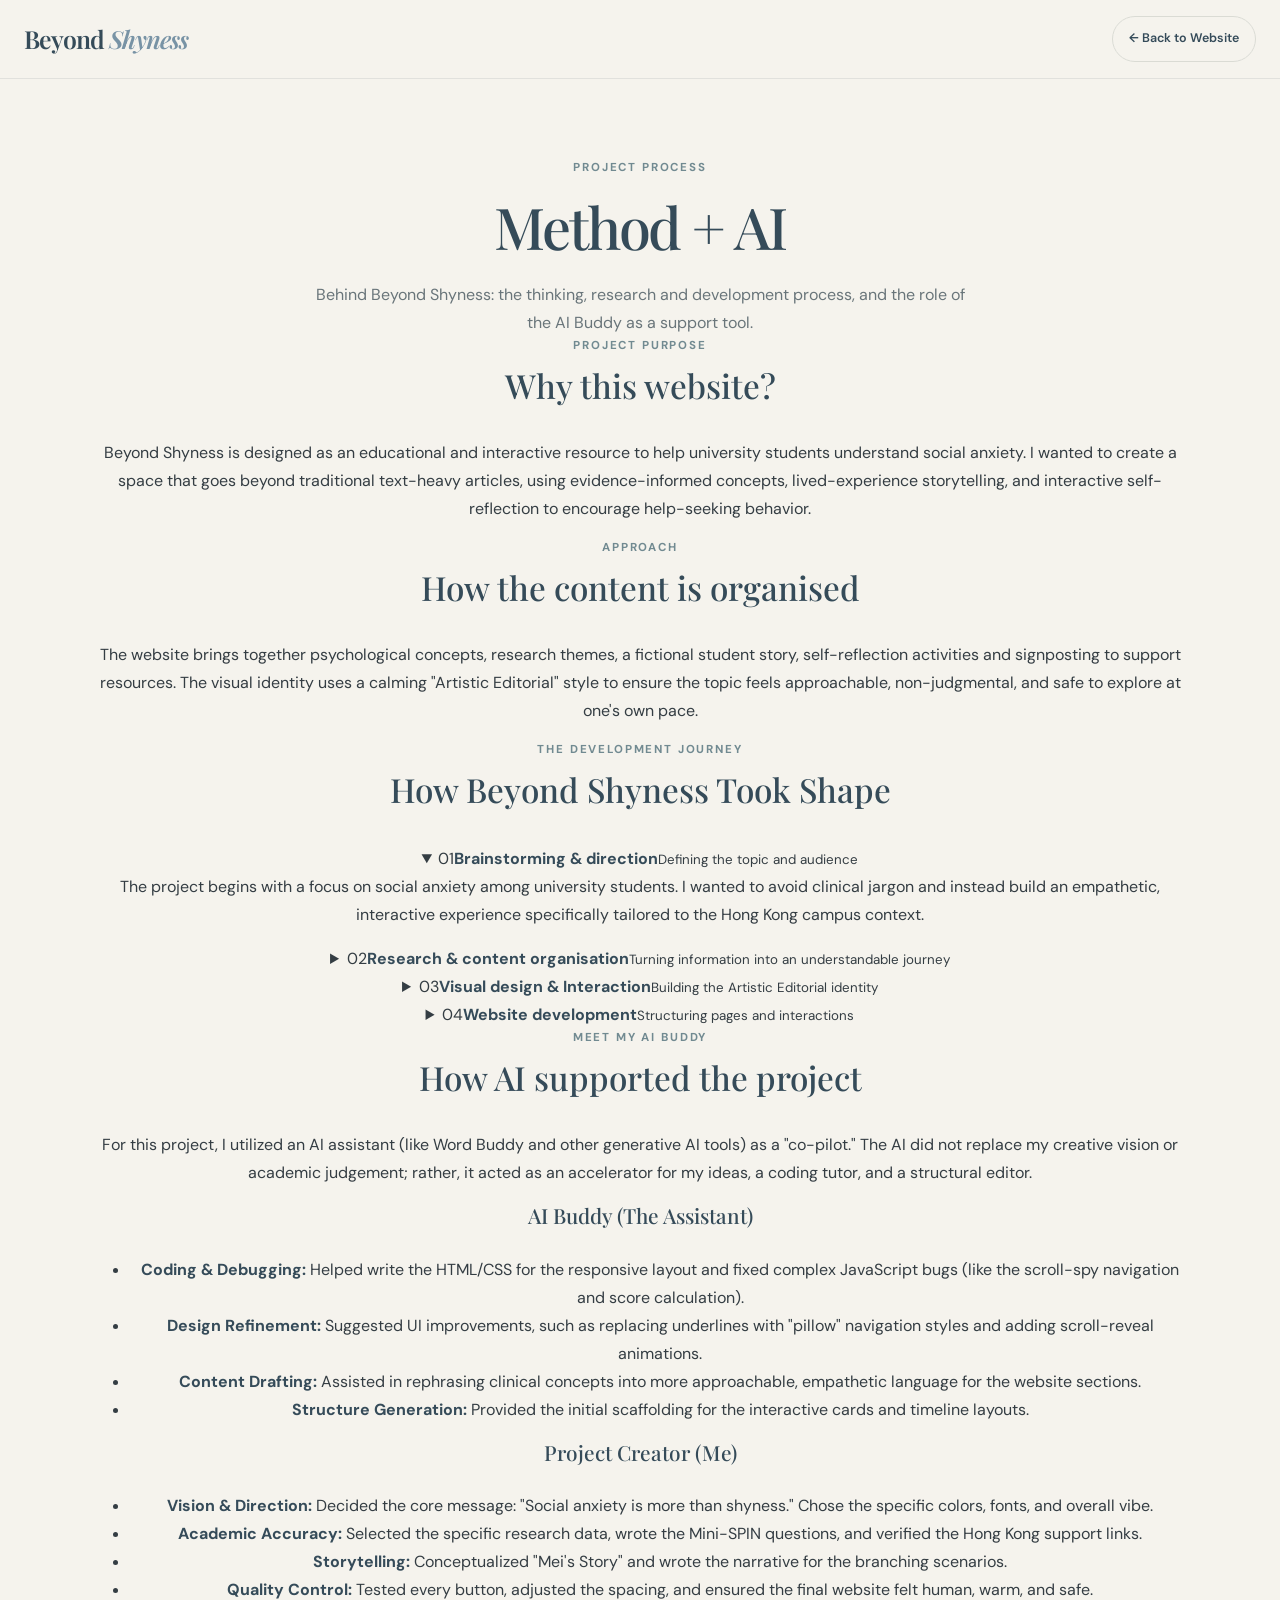
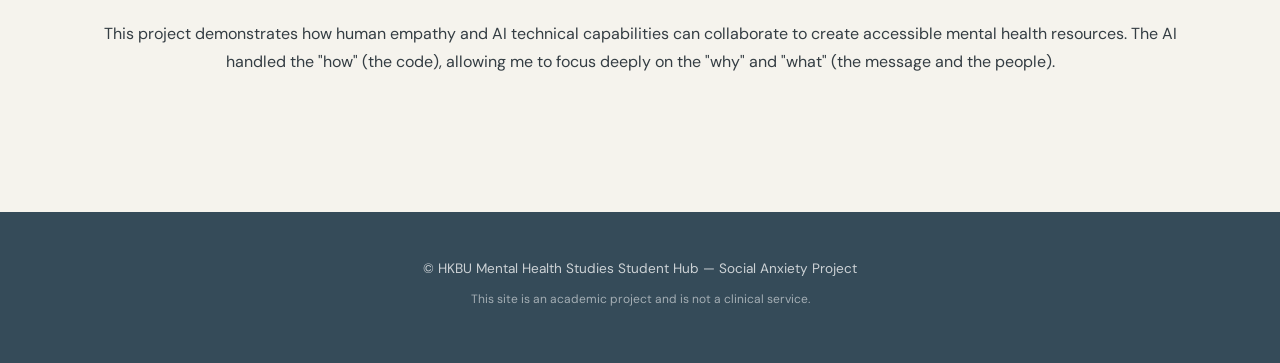
==== method.html @ af77939a "add" ====
<!DOCTYPE html>
<html lang="en">
 <head>
  <meta charset="utf-8"/>
  <meta content="width=device-width, initial-scale=1.0" name="viewport"/>
  <title>Method + AI &mdash; Beyond Shyness</title>
  <link href="https://fonts.googleapis.com" rel="preconnect"/>
  <link crossorigin="" href="https://fonts.gstatic.com" rel="preconnect"/>
  <link href="https://fonts.googleapis.com/css2?family=DM+Sans:wght@400;500;600;700&family=Playfair+Display:ital,wght@0,500;0,600;1,500;1,600&display=swap" rel="stylesheet"/>
  <!-- 引入相同的样式表 -->
  <link href="style.css?v=615" rel="stylesheet"/>
  
  <style>
    /* 给这个独立页面添加一点专属的内边距，不破坏原风格 */
    .method-page-main { padding-top: 80px; min-height: 80vh; }
    .back-home-btn { margin-bottom: 30px; display: inline-block; }
  </style>
 </head>
 <body>
  <a class="skip-link" href="#main-content">Skip to content</a>
  
  <!-- NAVIGATION (简化版，只保留品牌和返回按钮) -->
  <nav aria-label="Main navigation" id="main-nav">
   <div class="nav-inner">
    <a class="nav-brand" href="index.html">Beyond <em>Shyness</em></a>
    <div class="nav-links" style="display: flex;">
      <a href="index.html" class="btn-ghost" style="border-radius: 50px;">&larr; Back to Website</a>
    </div>
   </div>
  </nav>
  
  <main class="method-page-main" id="main-content">
   <section class="method-section" style="padding-top: 0;">
    <div class="section-heading">
     <p class="section-kicker">PROJECT PROCESS</p>
     <h2>Method + AI</h2>
     <p>Behind Beyond Shyness: the thinking, research and development process, and the role of the AI Buddy as a support tool.</p>
    </div>
    
    <!-- 项目目的与思路 -->
    <div class="method-intro-grid">
     <article class="method-intro-card">
      <p class="detail-label">PROJECT PURPOSE</p>
      <h3>Why this website?</h3>
      <p>Beyond Shyness is designed as an educational and interactive resource to help university students understand social anxiety. I wanted to create a space that goes beyond traditional text-heavy articles, using evidence-informed concepts, lived-experience storytelling, and interactive self-reflection to encourage help-seeking behavior.</p>
     </article>
     <article class="method-intro-card">
      <p class="detail-label">APPROACH</p>
      <h3>How the content is organised</h3>
      <p>The website brings together psychological concepts, research themes, a fictional student story, self-reflection activities and signposting to support resources. The visual identity uses a calming "Artistic Editorial" style to ensure the topic feels approachable, non-judgmental, and safe to explore at one's own pace.</p>
     </article>
    </div>
    
    <!-- 开发时间线 -->
    <div class="feature-heading method-timeline-heading">
     <p class="section-kicker">THE DEVELOPMENT JOURNEY</p>
     <h3>How Beyond Shyness Took Shape</h3>
    </div>
    
    <div class="method-timeline">
     <details class="method-stage" open="">
      <summary><span class="method-stage-number">01</span><span><strong>Brainstorming &amp; direction</strong><small>Defining the topic and audience</small></span></summary>
      <div class="method-stage-content"><p>The project begins with a focus on social anxiety among university students. I wanted to avoid clinical jargon and instead build an empathetic, interactive experience specifically tailored to the Hong Kong campus context.</p></div>
     </details>
     <details class="method-stage">
      <summary><span class="method-stage-number">02</span><span><strong>Research &amp; content organisation</strong><small>Turning information into an understandable journey</small></span></summary>
      <div class="method-stage-content"><p>I researched leading psychological models (like Clark &amp; Wells' cognitive model), the Mini-SPIN screening tool, and Hong Kong's specific mental health landscape. This data was then organised into a narrative flow: Understanding &rarr; Evidence &rarr; Self-Check &rarr; Story &rarr; Help.</p></div>
     </details>
     <details class="method-stage">
      <summary><span class="method-stage-number">03</span><span><strong>Visual design &amp; Interaction</strong><small>Building the Artistic Editorial identity</small></span></summary>
      <div class="method-stage-content"><p>Using warm neutral space, dusty blue, and muted teal, I designed an interface that feels calm. Interactive elements—like the animated charts and the social anxiety cycle—were built to keep visitors engaged without overwhelming them.</p></div>
     </details>
     <details class="method-stage">
      <summary><span class="method-stage-number">04</span><span><strong>Website development</strong><small>Structuring pages and interactions</small></span></summary>
      <div class="method-stage-content"><p>HTML provides the structure, CSS shapes the visual identity, and JavaScript powers the interactive experiences (the self-check scoring, story branching, and comfort planner).</p></div>
     </details>
    </div>
    
    <!-- AI Buddy 协作部分 -->
    <div class="ai-buddy-panel" id="ai-buddy">
     <div>
      <p class="section-kicker">MEET MY AI BUDDY</p>
      <h3>How AI supported the project</h3>
      <p>For this project, I utilized an AI assistant (like Word Buddy and other generative AI tools) as a "co-pilot." The AI did not replace my creative vision or academic judgement; rather, it acted as an accelerator for my ideas, a coding tutor, and a structural editor.</p>
     </div>
     
     <div class="ai-role-grid">
      <article>
       <h4>AI Buddy (The Assistant)</h4>
       <ul>
        <li><strong>Coding &amp; Debugging:</strong> Helped write the HTML/CSS for the responsive layout and fixed complex JavaScript bugs (like the scroll-spy navigation and score calculation).</li>
        <li><strong>Design Refinement:</strong> Suggested UI improvements, such as replacing underlines with "pillow" navigation styles and adding scroll-reveal animations.</li>
        <li><strong>Content Drafting:</strong> Assisted in rephrasing clinical concepts into more approachable, empathetic language for the website sections.</li>
        <li><strong>Structure Generation:</strong> Provided the initial scaffolding for the interactive cards and timeline layouts.</li>
       </ul>
      </article>
      <article>
       <h4>Project Creator (Me)</h4>
       <ul>
        <li><strong>Vision &amp; Direction:</strong> Decided the core message: "Social anxiety is more than shyness." Chose the specific colors, fonts, and overall vibe.</li>
        <li><strong>Academic Accuracy:</strong> Selected the specific research data, wrote the Mini-SPIN questions, and verified the Hong Kong support links.</li>
        <li><strong>Storytelling:</strong> Conceptualized "Mei's Story" and wrote the narrative for the branching scenarios.</li>
        <li><strong>Quality Control:</strong> Tested every button, adjusted the spacing, and ensured the final website felt human, warm, and safe.</li>
       </ul>
      </article>
     </div>
     
     <p class="ai-transparency-note">
      This project demonstrates how human empathy and AI technical capabilities can collaborate to create accessible mental health resources. The AI handled the "how" (the code), allowing me to focus deeply on the "why" and "what" (the message and the people).
     </p>
    </div>
   </section>
  </main>
  
  <footer>
   <div class="container">
    <p>&copy; HKBU Mental Health Studies Student Hub &mdash; Social Anxiety Project</p>
    <p class="footer-note">This site is an academic project and is not a clinical service.</p>
   </div>
  </footer>
  
 </body>
</html>
---- style.css ----
/* =========================================
   BEYOND SHYNESS - Complete CSS
   ========================================= */

:root {
  --ivory: #F5F3ED;
  --ivory-light: #FBFAF6;
  --dusty-blue: #7893A5;
  --deep-blue: #354B59;
  --muted-teal: #91AAA6;
  --soft-sage: #C4D0C1;
  --warm-sand: #DED0BB;
  --terracotta: #C58F78;
  --charcoal: #343D43;
  --text-muted: #69757A;
  --line: #DADBD4;
  --white: #FFFFFF;

  --font-heading: "Playfair Display", Georgia, serif;
  --font-body: "DM Sans", Arial, sans-serif;
  --radius-small: 8px;
  --radius-medium: 16px;
  --radius-large: 26px;
  --shadow-soft: 0 12px 35px rgba(53, 75, 89, 0.07);
  --shadow-hover: 0 18px 42px rgba(53, 75, 89, 0.12);
  --content-width: 1160px;
}

* { box-sizing: border-box; }
html { scroll-behavior: smooth; scroll-padding-top: 100px; }
body { margin: 0; background: var(--ivory); color: var(--charcoal); font-family: var(--font-body); font-size: 16px; line-height: 1.75; -webkit-font-smoothing: antialiased; }
body, button, input, select { font-family: var(--font-body); }
button, input, select { font-size: inherit; }
button { cursor: pointer; }
img { display: block; max-width: 100%; }
a { color: var(--deep-blue); text-decoration: none; }
a:hover { color: var(--dusty-blue); }
::selection { background: var(--soft-sage); color: var(--deep-blue); }

/* TYPOGRAPHY */
h1, h2, h3, h4, h5 { margin-top: 0; color: var(--deep-blue); font-family: var(--font-heading); font-weight: 500; line-height: 1.2; }
h1 { font-size: clamp(3.8rem, 8vw, 7.2rem); letter-spacing: -0.055em; }
h2 { margin-bottom: 18px; font-size: clamp(2.2rem, 4.5vw, 3.6rem); letter-spacing: -0.035em; }
h3 { font-size: clamp(1.55rem, 2.6vw, 2.15rem); }
h4 { font-size: 1.3rem; }
p { margin-top: 0; }
strong { color: var(--deep-blue); font-weight: 700; }
em { color: var(--dusty-blue); }
.section-kicker, .detail-label { color: #718A91; font-family: var(--font-body); font-size: 0.72rem; font-weight: 700; letter-spacing: 0.16em; line-height: 1.5; text-transform: uppercase; }
.section-heading { max-width: 760px; margin: 0 auto 54px; text-align: center; }
.section-heading > p:last-child { max-width: 650px; margin: 0 auto; color: var(--text-muted); }
.section-heading .section-kicker { margin-bottom: 16px; }
.section-heading h2 { margin-bottom: 20px; }

/* LAYOUT & DIVIDERS */
main { overflow: hidden; }
main > section { position: relative; padding: 105px max(7vw, 24px); }
main > section > * { max-width: var(--content-width); margin-right: auto; margin-left: auto; }
.section-divider { width: min(86%, 1100px); height: 1px; margin: 0 auto; border: 0; background: var(--line); } /* 保留分割线 */
.inner-divider { width: 100%; height: 1px; margin: 55px 0; border: 0; background: var(--line); }
.container { width: min(100% - 48px, var(--content-width)); margin: 0 auto; }
[hidden] { display: none !important; }

/* ACCESSIBILITY */
.skip-link { position: absolute; z-index: 1000; top: 10px; left: 10px; padding: 10px 16px; transform: translateY(-150%); border-radius: var(--radius-small); background: var(--deep-blue); color: var(--white); }
.skip-link:focus { transform: translateY(0); }
:focus-visible { outline: 3px solid var(--terracotta); outline-offset: 4px; }

/* PROGRESS BAR & BANNER */
.reading-progress { position: fixed; z-index: 1001; top: 0; left: 0; width: 100%; height: 3px; background: transparent; }
#reading-progress-bar { display: block; width: 0; height: 100%; background: var(--terracotta); }
.top-banner { padding: 9px 20px; background: var(--deep-blue); color: var(--ivory); text-align: center; font-size: 0.82rem; letter-spacing: 0.025em; }
.top-banner p { margin: 0; }
.top-banner a { margin-left: 6px; color: #E8D8C5; font-weight: 700; text-decoration: underline; text-underline-offset: 3px; }

/* NAVIGATION (Pillow Style) */
#main-nav { position: sticky; z-index: 100; top: 0; border-bottom: 1px solid rgba(53, 75, 89, 0.1); background: rgba(245, 243, 237, 0.94); backdrop-filter: blur(16px); }
.nav-inner { display: flex; width: min(100% - 48px, 1280px); min-height: 78px; margin: 0 auto; align-items: center; justify-content: space-between; gap: 25px; }
.nav-brand { color: var(--deep-blue); font-family: var(--font-heading); font-size: 1.55rem; font-weight: 600; letter-spacing: -0.04em; white-space: nowrap; }
.nav-brand em { color: var(--dusty-blue); }
.nav-links { display: flex; align-items: center; justify-content: flex-end; gap: 8px; }
.nav-links a { padding: 8px 16px; border-radius: 50px; color: var(--deep-blue); font-size: 0.78rem; font-weight: 600; white-space: nowrap; transition: all 0.3s ease; }
.nav-links a:hover { background: rgba(218, 219, 212, 0.5); }
.nav-links a.active { background: var(--warm-sand); color: var(--deep-blue); }
.nav-toggle { display: none; padding: 9px 13px; border: 1px solid var(--line); border-radius: 30px; background: transparent; color: var(--deep-blue); font-size: 0.85rem; font-weight: 600; }

/* BUTTONS */
.btn-primary, .btn-secondary, .btn-ghost { display: inline-flex; min-height: 46px; padding: 12px 21px; align-items: center; justify-content: center; gap: 10px; border-radius: 50px; font-family: var(--font-body); font-size: 0.88rem; font-weight: 700; text-align: center; transition: all 0.25s ease; }
.btn-primary { border: 1px solid var(--deep-blue); background: var(--deep-blue); color: var(--white); }
.btn-primary:hover { transform: translateY(-2px); background: #496474; color: var(--white); box-shadow: var(--shadow-soft); }
.btn-secondary { border: 1px solid var(--dusty-blue); background: transparent; color: var(--deep-blue); }
.btn-secondary:hover { background: var(--dusty-blue); color: var(--white); }
.btn-ghost { border: 1px solid var(--line); background: transparent; color: var(--deep-blue); }
.btn-ghost:hover { border-color: var(--dusty-blue); background: var(--white); }
button:disabled { cursor: not-allowed; opacity: 0.45; }

/* HERO */
.hero-section { min-height: 650px; padding-top: 90px; padding-bottom: 65px; background: radial-gradient(ellipse at 82% 20%, rgba(196, 208, 193, 0.45), transparent 36%), var(--ivory); }
.hero-grid { display: grid; width: min(100%, var(--content-width)); margin: 0 auto; align-items: center; gap: 65px; }
.hero-copy { max-width: 800px; }
.fiction-label { margin-bottom: 22px; color: var(--text-muted); font-size: 0.78rem; font-weight: 700; letter-spacing: 0.11em; text-transform: uppercase; }
.hero-copy h1 { margin-bottom: 25px; line-height: 0.98; }
.hero-copy h1 em { color: var(--dusty-blue); font-weight: 500; }
.hero-lede { max-width: 570px; margin-bottom: 32px; color: #58656B; font-size: 1.1rem; line-height: 1.85; }
.hero-buttons { display: flex; flex-wrap: wrap; gap: 12px; }
.hero-safety-note { display: flex; width: min(100%, var(--content-width)); margin: 55px auto 0; padding: 17px 22px; align-items: center; justify-content: space-between; gap: 25px; border-left: 3px solid var(--muted-teal); background: rgba(255, 255, 255, 0.55); }
.hero-safety-note p { margin: 0; color: var(--text-muted); font-size: 0.8rem; }
.hero-safety-note a { flex-shrink: 0; font-size: 0.78rem; font-weight: 700; }

/* WAVES */
.ocean-waves { height: 80px; overflow: hidden; background: var(--ivory); }
.waves { width: 100%; height: 80px; }
.parallax > use { animation: wave-motion 24s cubic-bezier(0.55, 0.5, 0.45, 0.5) infinite; }
.parallax > use:nth-child(1) { animation-delay: -2s; animation-duration: 8s; }
.parallax > use:nth-child(2) { animation-delay: -3s; animation-duration: 11s; }
.parallax > use:nth-child(3) { animation-delay: -4s; animation-duration: 14s; }
.parallax > use:nth-child(4) { animation-delay: -5s; animation-duration: 20s; }
@keyframes wave-motion { 0% { transform: translate3d(-90px, 0, 0); } 100% { transform: translate3d(85px, 0, 0); } }

/* UNDERSTANDING */
#understanding { background: var(--ivory-light); }

/* FEATURE BLOCKS (Cycle) */
.feature-block { margin-top: 70px; padding: 45px; border: 1px solid var(--line); border-radius: var(--radius-large); background: var(--white); box-shadow: var(--shadow-soft); }
.feature-heading { max-width: 700px; margin: 0 auto 35px; text-align: center; }
.feature-heading h3 { margin-bottom: 13px; }
.feature-heading > p:last-child { color: var(--text-muted); font-size: 0.92rem; }

.cycle-layout { display: grid; align-items: center; grid-template-columns: 1fr 1fr; gap: 50px; }
.cycle-map { display: flex; flex-direction: column; align-items: stretch; gap: 10px; }
.cycle-node { display: flex; min-height: 65px; padding: 15px 20px; align-items: center; gap: 15px; border: 1px solid var(--line); border-radius: 12px; background: var(--ivory-light); color: var(--deep-blue); font-weight: 700; text-align: left; transition: all 0.25s ease; }
.cycle-node span { display: grid; width: 30px; height: 30px; flex-shrink: 0; place-items: center; border-radius: 50%; background: var(--warm-sand); color: var(--deep-blue); font-size: 0.7rem; }
.cycle-node:hover, .cycle-node.is-active { transform: translateX(4px); border-color: var(--dusty-blue); background: #EAF0EF; }
.cycle-node.is-active { box-shadow: inset 4px 0 var(--dusty-blue); }
.cycle-connector { color: var(--dusty-blue); text-align: center; }
.cycle-explanation { min-height: 250px; padding: 35px; border-radius: var(--radius-medium); background: #EAF0EF; }
.cycle-explanation h4 { margin-bottom: 15px; font-size: 1.6rem; }
.cycle-explanation p { color: var(--text-muted); }
.detail-example { margin-top: 25px; padding: 14px 17px; border-left: 3px solid var(--terracotta); background: rgba(255, 255, 255, 0.7); color: var(--deep-blue) !important; font-size: 0.88rem; font-style: italic; }

/* EVIDENCE & CHARTS */
#evidence { background: var(--ivory); }
.tabs-container { display: flex; margin: 35px auto 0; flex-wrap: wrap; justify-content: center; gap: 8px; }
.tab-button { padding: 11px 18px; border: 1px solid var(--line); border-radius: 30px; background: var(--ivory-light); color: var(--deep-blue); font-size: 0.8rem; font-weight: 700; transition: all 0.2s ease; }
.tab-button:hover, .tab-button.active { border-color: var(--deep-blue); background: var(--deep-blue); color: var(--white); }
.tab-content { max-width: 900px; margin: 22px auto 0; }
.tab-pane { display: none; padding: 35px; border: 1px solid var(--line); border-radius: var(--radius-medium); background: var(--white); }
.tab-pane.active { display: block; animation: fade-in 0.3s ease; }
.tab-pane h3 { font-size: 1.6rem; }
.tab-pane p { color: var(--text-muted); font-size: 0.95rem; }
.key-takeaway { margin-top: 22px; padding: 17px 20px; border-left: 3px solid var(--muted-teal); background: #EAF0EF; color: var(--deep-blue); font-weight: 600; }

.combined-charts-wrapper { max-width: 1000px; margin: 50px auto; padding: 35px; border: 1px solid var(--line); border-radius: var(--radius-large); background: var(--white); }
.charts-row { display: grid; align-items: start; grid-template-columns: 1fr 1fr; gap: 35px; }
.chart-item h3 { min-height: 55px; font-size: 1.35rem; }
.chart-divider-line { width: 1px; min-height: 300px; background: var(--line); }
.bar-chart { display: flex; flex-direction: column; gap: 20px; }
.bar-row { display: grid; align-items: center; grid-template-columns: 95px 1fr 42px; gap: 10px; }
.bar-label, .bar-value { color: var(--text-muted); font-size: 0.75rem; }
.bar-value { color: var(--deep-blue); font-weight: 700; text-align: right; }
.bar-track { height: 12px; border-radius: 20px; background: #E9ECE7; overflow: hidden; }
.bar-fill { height: 100%; border-radius: inherit; background: var(--dusty-blue); width: 0; transition: width 1.5s cubic-bezier(0.4, 0, 0.2, 1); } /* 动画宽度 */
.bar-row:nth-child(2) .bar-fill { background: var(--muted-teal); }
.bar-row:nth-child(3) .bar-fill { background: var(--warm-sand); }
.bar-row:nth-child(4) .bar-fill { background: var(--terracotta); }
.chart-label { margin-top: 22px; color: var(--text-muted); font-size: 0.8rem; }

.donut { display: grid; width: 190px; height: 190px; margin: 25px auto; place-items: center; border-radius: 50%; background: conic-gradient(var(--dusty-blue) 0 35%, var(--muted-teal) 35% 60%, var(--warm-sand) 60% 80%, var(--terracotta) 80% 100%); transition: transform 1s ease, opacity 1s ease; transform: scale(0.8); opacity: 0; } /* 动画圆形 */
.combined-charts-wrapper.is-visible .donut { transform: scale(1); opacity: 1; }

.donut-hole { display: grid; width: 115px; height: 115px; place-items: center; border-radius: 50%; background: var(--white); color: var(--deep-blue); font-family: var(--font-heading); font-size: 1.05rem; text-align: center; }
.donut-legend { display: grid; grid-template-columns: 1fr 1fr; gap: 10px; }
.donut-legend span { color: var(--text-muted); font-size: 0.75rem; }
.legend-dot { display: inline-block; width: 9px; height: 9px; margin-right: 5px; border-radius: 50%; }
.chart-insight { margin-top: 35px; padding: 22px; border-radius: 12px; background: var(--ivory); color: var(--text-muted); font-size: 0.9rem; }

.gap-bridge-wrapper { max-width: 950px; margin: 55px auto; padding: 35px; border-radius: var(--radius-large); background: #EAF0EF; }
.gap-header { margin-bottom: 35px; text-align: center; }
.bridge-container { display: flex; align-items: center; justify-content: center; gap: 20px; }
.bridge-card { width: 230px; min-height: 165px; padding: 25px; border: 1px solid var(--line); border-radius: var(--radius-medium); background: var(--white); }
.bridge-age { color: var(--terracotta); font-size: 0.75rem; font-weight: 700; text-transform: uppercase; }
.bridge-connector { display: flex; min-width: 130px; flex-direction: column; align-items: center; gap: 10px; }
.bridge-line { width: 100%; border-top: 2px dashed var(--dusty-blue); }
.bridge-badge { padding: 7px 12px; border-radius: 30px; background: var(--deep-blue); color: var(--white); font-size: 0.75rem; font-weight: 700; }

/* SELF-CHECK */
#check { background: #EAEFEC; }
.check-card { max-width: 850px; margin: 0 auto; padding: 35px; border: 1px solid var(--line); border-radius: var(--radius-large); background: var(--white); box-shadow: var(--shadow-soft); }
.spin-question { margin: 0 0 20px; padding: 24px; border: 1px solid var(--line); border-radius: 13px; }
.spin-question > p { margin: 5px 0 18px; color: var(--text-muted); font-size: 1rem; font-weight: 500; }
.spin-options { display: flex; flex-wrap: wrap; gap: 8px; }
.spin-options .opt { position: relative; cursor: pointer; }
.spin-options input { position: absolute; width: 1px; height: 1px; opacity: 0; }
.opt-pill { display: inline-flex; min-height: 39px; padding: 9px 15px; align-items: center; justify-content: center; border: 1px solid var(--line); border-radius: 30px; background: var(--ivory-light); color: var(--text-muted); font-size: 0.8rem; transition: all 0.2s ease; }
.spin-options .opt:hover .opt-pill { border-color: var(--dusty-blue); }
.spin-options input:checked + .opt-pill { border-color: var(--deep-blue); background: var(--deep-blue); color: var(--white); }
.check-actions { display: flex; margin-top: 25px; align-items: center; gap: 20px; }
.spin-result { display: none; margin: 30px auto 0; padding: 30px; border-left: 4px solid var(--muted-teal); border-radius: 0 14px 14px 0; background: #EAF0EF; }
.spin-result.show { display: block; animation: fade-in 0.3s; }
.spin-result h3 { margin-bottom: 12px; }
.spin-result p { color: var(--text-muted); }

/* HUMAN STORY */
#story { background: #EAEFEC; }
.story-title-container { display: flex; max-width: 900px; margin: 0 auto 30px; align-items: center; gap: 18px; }
.story-title-container h2 { margin: 0; }
.mei-title-avatar { width: 60px; height: 60px; border: 2px solid var(--white); border-radius: 50%; object-fit: cover; }
.audio-story-wrapper { max-width: 900px; margin: 0 auto; padding: 35px; border: 1px solid var(--line); border-radius: var(--radius-large); background: var(--white); box-shadow: var(--shadow-soft); }
.audio-player-container { display: flex; margin-bottom: 30px; padding: 20px; align-items: center; gap: 18px; border-radius: 13px; background: var(--ivory); }
.audio-player-container > div:first-child { font-size: 2rem; }
.audio-player-container p { margin-bottom: 8px; color: var(--deep-blue); font-weight: 700; }
.audio-player-container audio { width: min(100%, 350px); height: 38px; }
.scene { display: none; padding: 20px 0; }
.scene.active { display: block; animation: fade-in 0.35s ease; }
.scene h3 { margin-bottom: 15px; }
.scene-description { color: var(--text-muted); font-size: 1.05rem; }
.theory-content { display: none; margin-top: 15px; padding: 18px; border-left: 3px solid var(--muted-teal); background: #EAF0EF; color: var(--text-muted); font-size: 0.9rem; }
.story-controls { display: flex; margin-top: 25px; padding-top: 18px; align-items: center; justify-content: space-between; border-top: 1px solid var(--line); }
#scene-indicator { color: var(--text-muted); font-size: 0.8rem; font-weight: 700; letter-spacing: 0.1em; }

/* HELP & ACCESS */
#help { background: var(--ivory-light); }
.support-filter { display: flex; flex-wrap: wrap; justify-content: center; gap: 9px; }
.filter-button { padding: 10px 17px; border: 1px solid var(--line); border-radius: 30px; background: var(--ivory-light); color: var(--deep-blue); font-size: 0.8rem; font-weight: 700; transition: all 0.2s ease; }
.filter-button:hover, .filter-button.is-active { border-color: var(--deep-blue); background: var(--deep-blue); color: var(--white); }
.support-finder-grid { display: grid; grid-template-columns: repeat(2, minmax(0, 1fr)); gap: 16px; margin-top: 20px; }
.support-finder-card { display: flex; min-height: 220px; padding: 25px; flex-direction: column; align-items: flex-start; border: 1px solid var(--line); border-radius: var(--radius-medium); background: var(--white); transition: all 0.25s ease; }
.support-finder-card:hover { transform: translateY(-3px); border-color: var(--dusty-blue); box-shadow: var(--shadow-soft); }
.support-finder-card h4 { margin-bottom: 10px; }
.support-finder-card p:not(.detail-label) { color: var(--text-muted); font-size: 0.9rem; }
.support-finder-card a { margin-top: auto; padding-top: 12px; color: var(--dusty-blue); font-size: 0.85rem; font-weight: 700; }
.support-emergency-note { margin-top: 25px; padding: 18px 22px; border-left: 3px solid var(--terracotta); background: #F3EAE3; color: var(--text-muted); font-size: 0.9rem; }

.planner-panel { display: flex; flex-direction: column; gap: 20px; max-width: 600px; margin: 0 auto; }
.planner-step label { display: block; margin-bottom: 10px; color: var(--deep-blue); font-size: 0.95rem; font-weight: 700; }
select { width: 100%; min-height: 48px; padding: 10px 14px; border: 1px solid var(--line); border-radius: 9px; background: var(--white); color: var(--deep-blue); }
.planner-result { min-height: 100px; padding: 25px; border-radius: var(--radius-medium); background: #EAF0EF; margin-top: 20px; }
.planner-result p { color: var(--text-muted); margin-bottom: 0; }
.planner-note { margin-top: 20px; color: var(--text-muted); font-size: 0.8rem; text-align: center; }

.self-care-check { max-width: 850px; margin: 65px auto 0; padding: 35px; border: 1px solid var(--line); border-radius: var(--radius-large); background: var(--white); }
.checklist-container { display: flex; margin: 25px 0; flex-direction: column; gap: 13px; }
.check-item { display: flex; align-items: flex-start; gap: 12px; color: var(--text-muted); font-size: 0.95rem; cursor: pointer; }
.check-item input { width: 18px; height: 18px; margin-top: 4px; accent-color: var(--muted-teal); }
.progress-container { height: 8px; border-radius: 20px; background: var(--line); overflow: hidden; }
.progress-bar { width: 0; height: 100%; border-radius: inherit; background: var(--muted-teal); transition: width 0.3s ease; }
.check-feedback { margin-top: 12px; color: var(--deep-blue) !important; font-size: 0.85rem; font-weight: 700; }
.safety-note { max-width: 850px; margin: 40px auto 0; padding: 25px; border-left: 3px solid var(--terracotta); background: #F3EAE3; }

/* METHOD (极简版) */
.method-section { background: var(--ivory); text-align: center; padding-bottom: 120px; }
.method-section .section-heading { margin-bottom: 0; }

/* FOOTER & BACK TO TOP */
footer { padding: 45px 24px; background: var(--deep-blue); color: rgba(255, 255, 255, 0.75); text-align: center; }
footer p { margin-bottom: 8px; font-size: 0.85rem; }
footer .footer-note { color: rgba(255, 255, 255, 0.55); font-size: 0.75rem; }
.back-to-top { position: fixed; z-index: 90; right: 25px; bottom: 25px; display: grid; width: 45px; height: 45px; place-items: center; border: 1px solid rgba(255, 255, 255, 0.3); border-radius: 50%; background: var(--deep-blue); color: var(--white); font-size: 1.3rem; box-shadow: var(--shadow-soft); transition: all 0.2s ease; }
.back-to-top:hover { transform: translateY(-4px); background: var(--dusty-blue); color: var(--white); }

@keyframes fade-in { from { transform: translateY(7px); opacity: 0; } to { transform: translateY(0); opacity: 1; } }

/* RESPONSIVE */
@media (max-width: 950px) {
  .nav-links { gap: 4px; }
  .nav-links a { font-size: 0.7rem; padding: 6px 12px; }
  main > section { padding-right: 5vw; padding-left: 5vw; }
  .feature-block { padding: 32px; }
  .cycle-layout { gap: 25px; }
  .charts-row { gap: 20px; }
}

@media (max-width: 760px) {
  .nav-inner { position: relative; min-height: 68px; flex-wrap: wrap; }
  .nav-toggle { display: block; }
  .nav-links { display: none; width: 100%; padding: 12px 0 20px; flex-direction: column; align-items: stretch; gap: 0; }
  .nav-links.open, .nav-links.is-open { display: flex; }
  .nav-links a { padding: 12px 16px; border-radius: 12px; font-size: 0.85rem; margin-bottom: 4px; }
  
  .hero-grid { grid-template-columns: 1fr; }
  .hero-copy { max-width: 100%; }
  .hero-safety-note { align-items: flex-start; flex-direction: column; gap: 10px; }
  
  .cycle-layout, .support-finder-grid { grid-template-columns: 1fr; }
  .charts-row { display: flex !important; flex-direction: column !important; gap: 40px; }
  .chart-divider-line { width: 100% !important; height: 1px; min-height: 1px; margin: 20px 0; }
  
  .bridge-container { flex-direction: column; }
  .bridge-connector { min-height: 70px; flex-direction: column; }
  .bridge-line { width: 1px; height: 35px; border-top: 0; border-left: 2px dashed var(--dusty-blue); }
  
  .story-title-container { align-items: flex-start; }
  .story-title-container h2 { font-size: 2rem; }
}

@media (max-width: 480px) {
  body { font-size: 15px; }
  main > section { padding: 70px 20px; }
  .hero-section { padding-top: 65px; }
  .hero-copy h1 { font-size: 3.2rem; white-space: normal !important; }
  .hero-buttons { align-items: stretch; flex-direction: column; }
  .hero-buttons a { width: 100%; }
  
  .feature-block, .audio-story-wrapper, .combined-charts-wrapper, .gap-bridge-wrapper, .check-card, .self-care-check { padding: 22px; }
  .spin-options { display: grid; grid-template-columns: 1fr 1fr; }
  .opt-pill { width: 100%; text-align: center; justify-content: center; }
  .check-actions { flex-direction: column; align-items: stretch; }
  .check-actions button { width: 100%; }
  .support-filter { flex-direction: column; align-items: stretch; }
  .filter-button { width: 100%; }
  .bar-row { grid-template-columns: 75px 1fr 35px; }
  .donut-legend { grid-template-columns: 1fr; }
  .story-controls { gap: 8px; }
  .story-controls button { padding: 10px 15px; font-size: 0.8rem; }
  #scene-indicator { font-size: 0.7rem; }
  .back-to-top { right: 15px; bottom: 15px; }
}
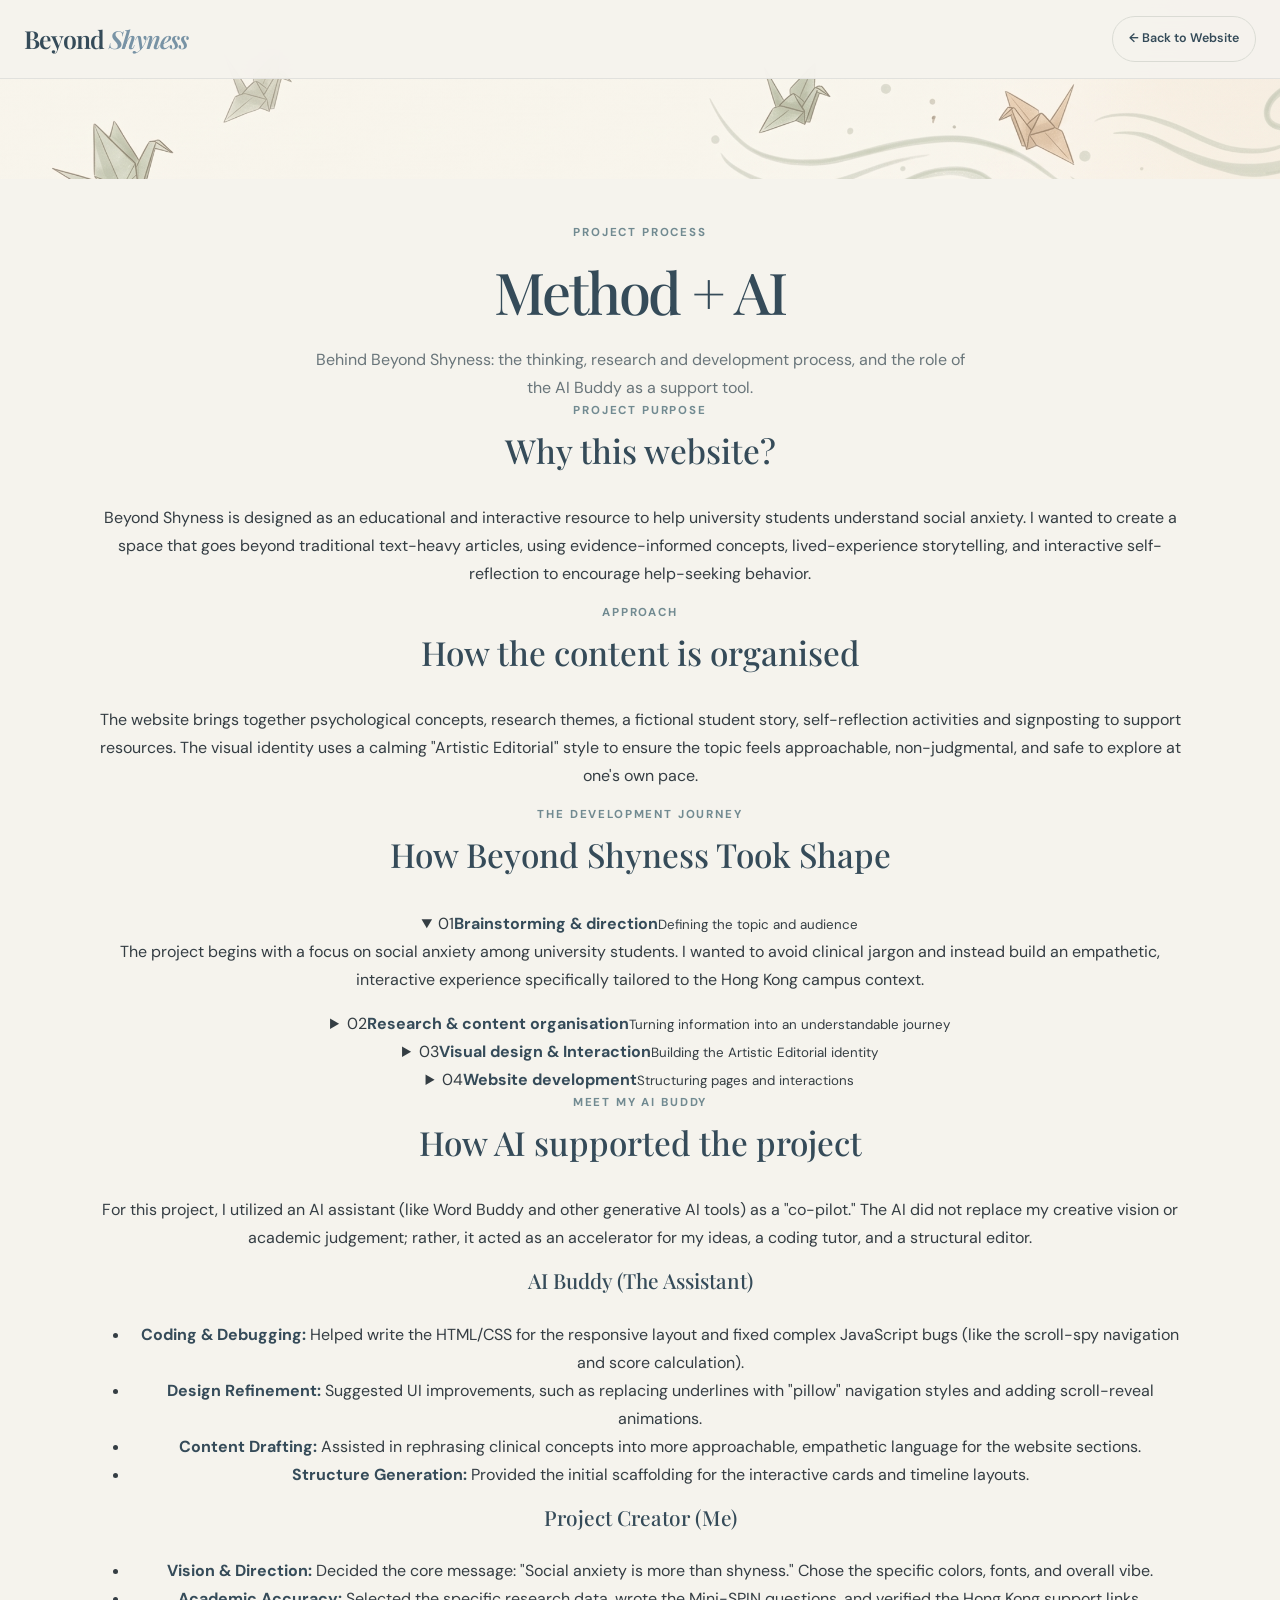
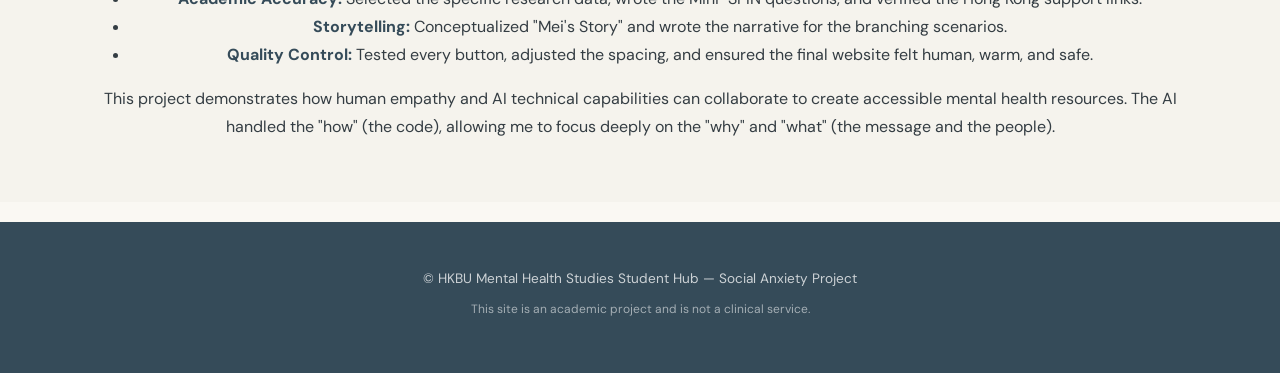
==== commit 74467c73: "add" ====
--- a/method.html
+++ b/method.html
@@ -14,6 +14,60 @@
     /* 给这个独立页面添加一点专属的内边距，不破坏原风格 */
     .method-page-main { padding-top: 80px; min-height: 80vh; }
     .back-home-btn { margin-bottom: 30px; display: inline-block; }
+    /* ========================================== */
+      /* PART 1: CRANES BACKGROUND & SPACING FIX    */
+      /* ========================================== */
+
+      /* 1. 換上 8 號紙鶴固定背景，填補左右兩邊空洞感 */
+      body {
+        background-color: #FAF8F3;
+        background-image: 
+          linear-gradient(rgba(250, 248, 243, 0.35), rgba(250, 248, 243, 0.35)),
+          url('bg-cranes.jpg');
+        background-size: cover;
+        background-position: center;
+        background-repeat: no-repeat;
+        background-attachment: fixed; /* 鎖定背景，碌落去唔會拉長變形 */
+      }
+
+      /* 2. 收窄每個區塊上下太多嘅留白 (White Space) */
+      main section {
+        padding-top: 45px !important;
+        padding-bottom: 45px !important;
+        margin-top: 20px !important;
+        margin-bottom: 20px !important;
+      }
+
+      /* 3. 淡化原本生硬嘅分隔線 */
+      hr {
+        border: none;
+        height: 1px;
+        background: rgba(122, 132, 107, 0.15);
+        margin: 15px auto !important;
+        max-width: 85%;
+      }
+
+      /* 4. 幫重點區塊加「微透明灰綠底色塊」，打破單調感 */
+      #understanding,
+      #check {
+        background: rgba(238, 242, 238, 0.82); /* 淡灰綠半透明，透到少少紙鶴 */
+        backdrop-filter: blur(4px);            /* 微霧面玻璃質感 */
+        border-radius: 24px;
+        padding-left: 35px !important;
+        padding-right: 35px !important;
+        border: 1px solid rgba(164, 184, 173, 0.35);
+      }
+
+      /* 5. 確保所有主要內容卡片背景實淨，文字永遠清晰 */
+      #evidence,
+      #story,
+      #help {
+        background: rgba(255, 255, 255, 0.88);
+        backdrop-filter: blur(4px);
+        border-radius: 24px;
+        padding-left: 35px !important;
+        padding-right: 35px !important;
+      }
   </style>
  </head>
  <body>
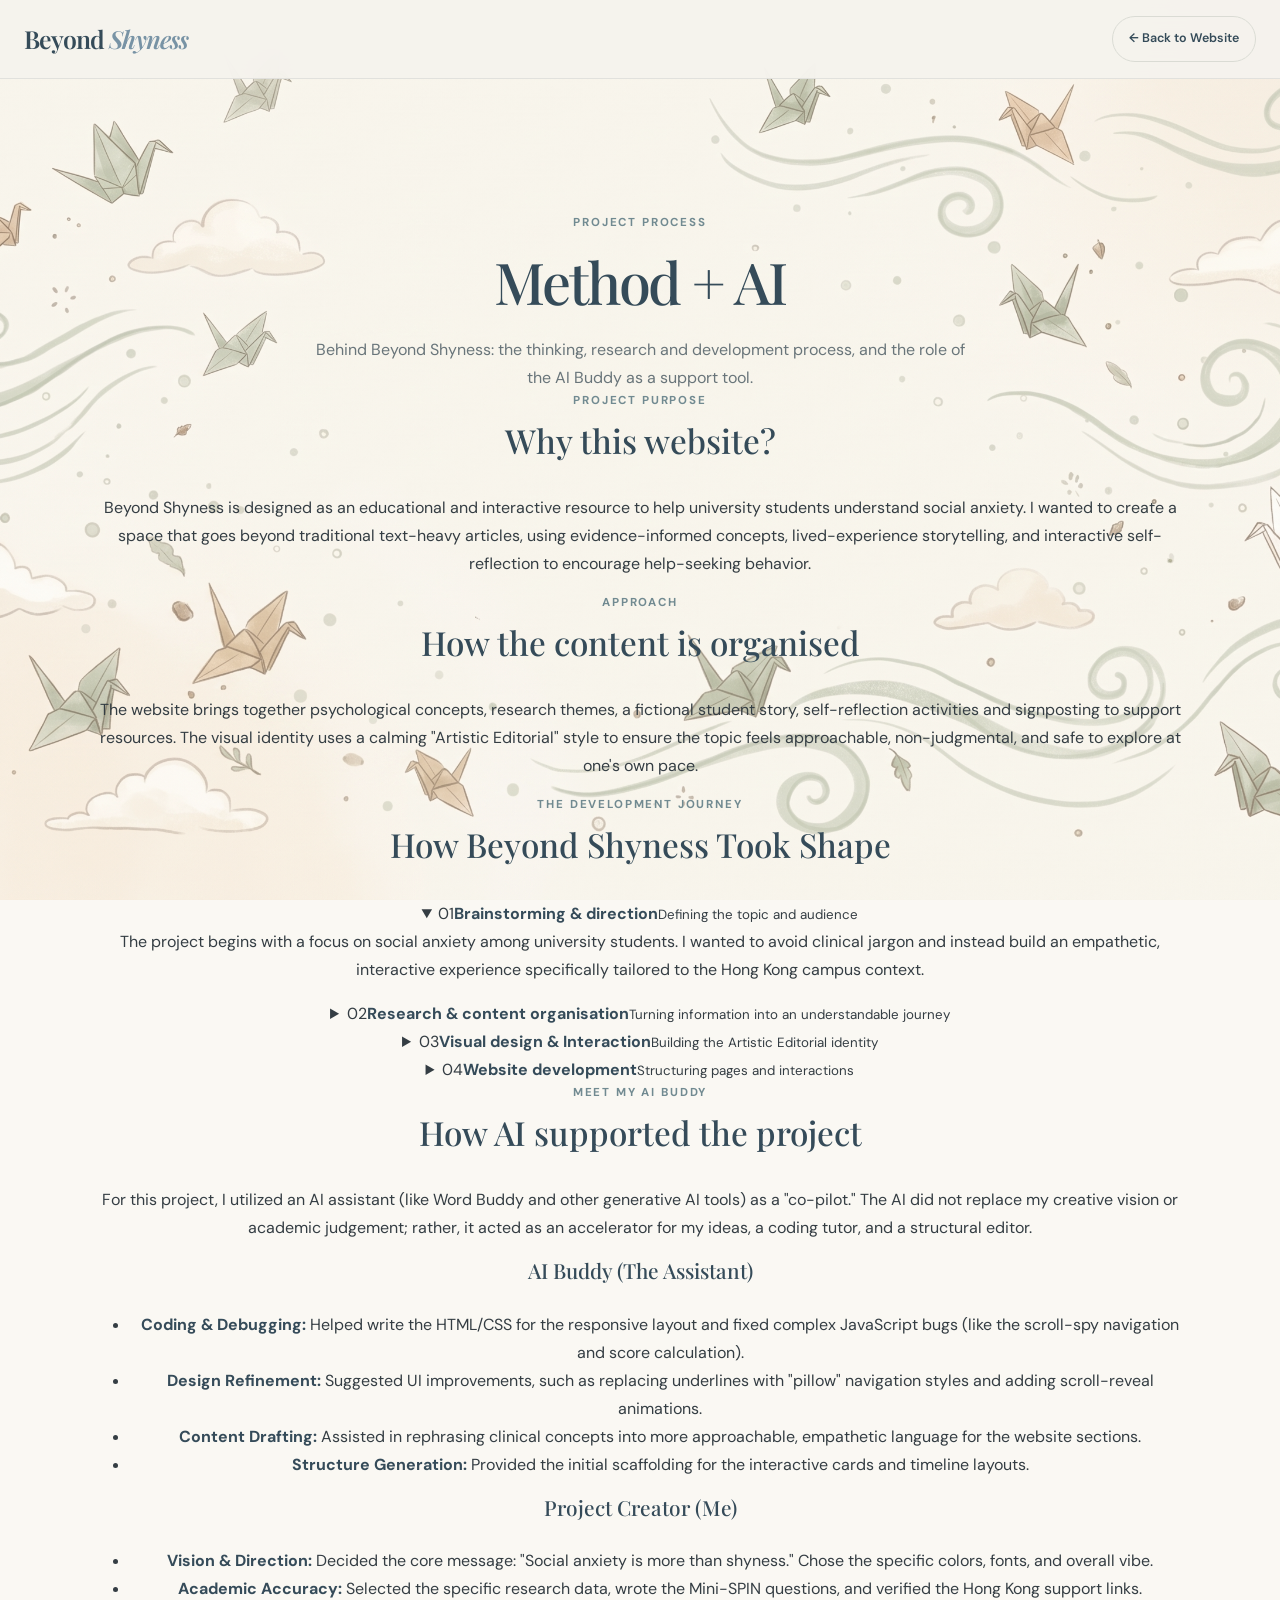
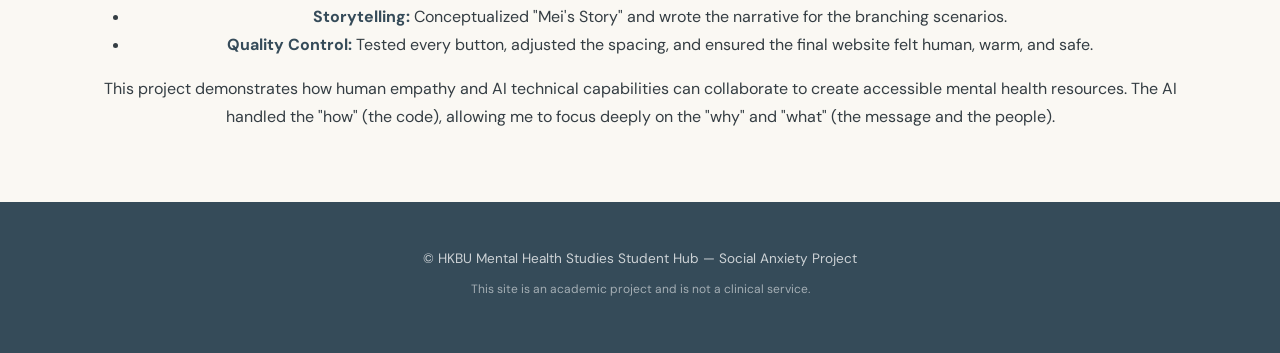
==== commit eff11f4d: "add" ====
--- a/method.html
+++ b/method.html
@@ -14,60 +14,6 @@
     /* 给这个独立页面添加一点专属的内边距，不破坏原风格 */
     .method-page-main { padding-top: 80px; min-height: 80vh; }
     .back-home-btn { margin-bottom: 30px; display: inline-block; }
-    /* ========================================== */
-      /* PART 1: CRANES BACKGROUND & SPACING FIX    */
-      /* ========================================== */
-
-      /* 1. 換上 8 號紙鶴固定背景，填補左右兩邊空洞感 */
-      body {
-        background-color: #FAF8F3;
-        background-image: 
-          linear-gradient(rgba(250, 248, 243, 0.35), rgba(250, 248, 243, 0.35)),
-          url('bg-cranes.jpg');
-        background-size: cover;
-        background-position: center;
-        background-repeat: no-repeat;
-        background-attachment: fixed; /* 鎖定背景，碌落去唔會拉長變形 */
-      }
-
-      /* 2. 收窄每個區塊上下太多嘅留白 (White Space) */
-      main section {
-        padding-top: 45px !important;
-        padding-bottom: 45px !important;
-        margin-top: 20px !important;
-        margin-bottom: 20px !important;
-      }
-
-      /* 3. 淡化原本生硬嘅分隔線 */
-      hr {
-        border: none;
-        height: 1px;
-        background: rgba(122, 132, 107, 0.15);
-        margin: 15px auto !important;
-        max-width: 85%;
-      }
-
-      /* 4. 幫重點區塊加「微透明灰綠底色塊」，打破單調感 */
-      #understanding,
-      #check {
-        background: rgba(238, 242, 238, 0.82); /* 淡灰綠半透明，透到少少紙鶴 */
-        backdrop-filter: blur(4px);            /* 微霧面玻璃質感 */
-        border-radius: 24px;
-        padding-left: 35px !important;
-        padding-right: 35px !important;
-        border: 1px solid rgba(164, 184, 173, 0.35);
-      }
-
-      /* 5. 確保所有主要內容卡片背景實淨，文字永遠清晰 */
-      #evidence,
-      #story,
-      #help {
-        background: rgba(255, 255, 255, 0.88);
-        backdrop-filter: blur(4px);
-        border-radius: 24px;
-        padding-left: 35px !important;
-        padding-right: 35px !important;
-      }
   </style>
  </head>
  <body>
--- a/style.css
+++ b/style.css
@@ -314,4 +314,49 @@
   .story-controls button { padding: 10px 15px; font-size: 0.8rem; }
   #scene-indicator { font-size: 0.7rem; }
   .back-to-top { right: 15px; bottom: 15px; }
+}
+/* ========================================== */
+/* OVERRIDE: CRANES BACKGROUND & SPACING FIX  */
+/* ========================================== */
+
+/* 1. 全站換上 8 號紙鶴固定背景 */
+body {
+  background-color: #FAF8F3 !important;
+  background-image: 
+    linear-gradient(rgba(250, 248, 243, 0.35), rgba(250, 248, 243, 0.35)),
+    url('bg-cranes.jpg') !important;
+  background-size: cover !important;
+  background-position: center !important;
+  background-repeat: no-repeat !important;
+  background-attachment: fixed !important;
+}
+
+/* 2. 關鍵！將組員寫死嘅實色區塊底變透明，等左右兩邊紙鶴透出嚟 */
+.hero-section,
+.ocean-waves,
+#understanding,
+#evidence,
+#check,
+#story,
+#help,
+.method-section {
+  background: transparent !important;
+}
+
+/* 3. 收窄每個區塊上下太多嘅留白 (原本係 105px 太闊) */
+main > section {
+  padding-top: 55px !important;
+  padding-bottom: 55px !important;
+}
+
+/* 4. 確保中間啲內容卡片保持乾淨白底（微透明磨砂感），文字永遠清晰 */
+.feature-block,
+.tab-pane,
+.combined-charts-wrapper,
+.check-card,
+.audio-story-wrapper,
+.self-care-check,
+.hero-safety-note {
+  background: rgba(255, 255, 255, 0.92) !important;
+  backdrop-filter: blur(6px);
 }
